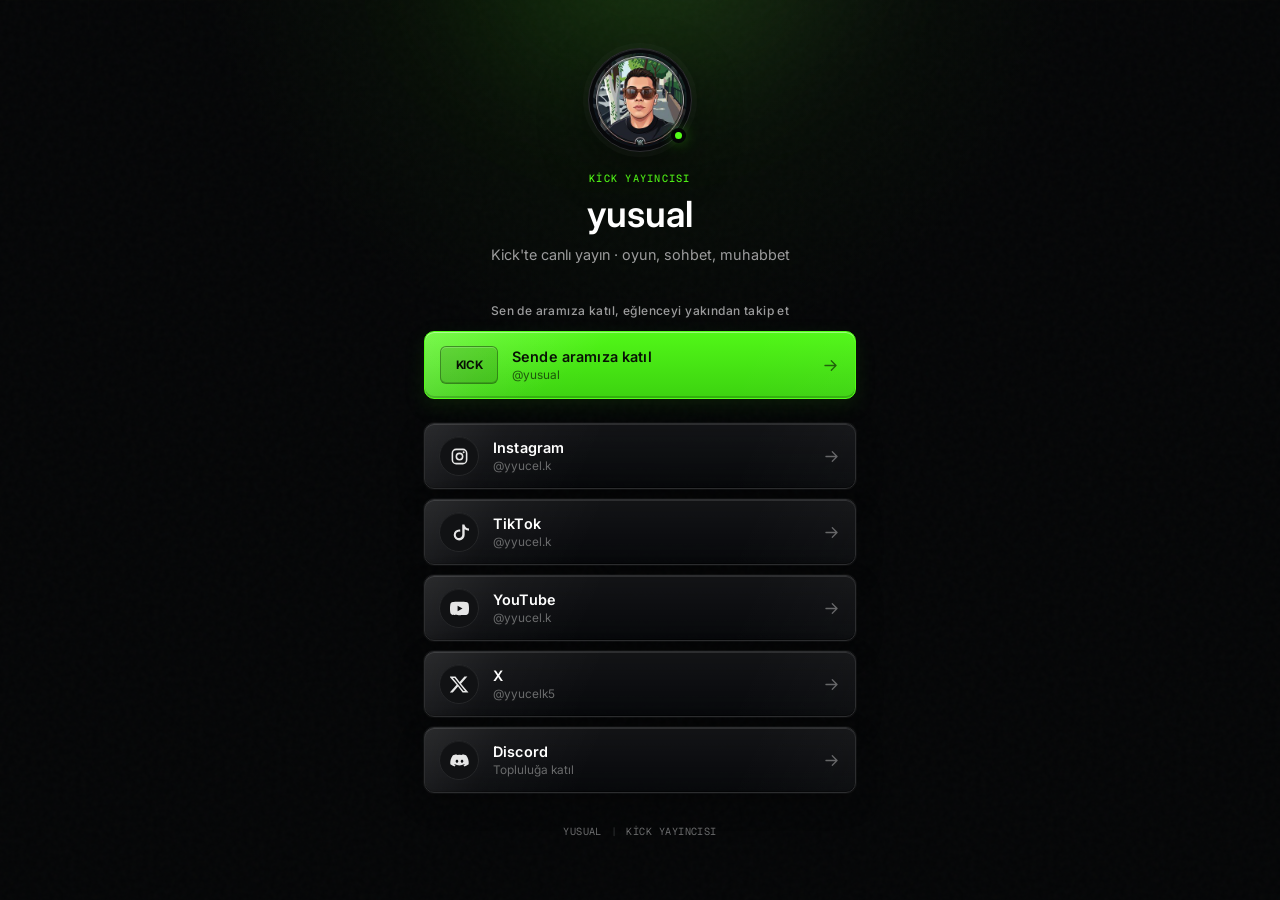
==== index.html @ d1f469cf "path fixed" ====
<!doctype html>
<html lang="tr">
  <head>
    <meta charset="UTF-8">
    <meta name="viewport" content="width=device-width, initial-scale=1">
    <meta
      name="description"
      content="Yusual'ın Kick kanalı ve sosyal medya hesapları."
    >
    <meta name="theme-color" content="#040506">

    <title>Yusual | Kick ve Sosyal Medya</title>

    <link rel="preconnect" href="https://fonts.googleapis.com">
    <link rel="preconnect" href="https://fonts.gstatic.com" crossorigin>
    <link
      rel="stylesheet"
      href="https://fonts.googleapis.com/css2?family=Geist+Mono:wght@400;500&family=Inter:wght@400;500;600&display=swap"
    >
    <link rel="stylesheet" href="styles.css">
  </head>

  <body>
    <div class="background" aria-hidden="true">
      <span class="hero-light"></span>
      <span class="hero-grid"></span>
      <span class="grain"></span>
    </div>

    <main class="profile-card">
      <header class="profile-header">
        <div class="avatar-frame">
          <img
            class="avatar"
            src="assets/yusual-profile.jpg"
            alt="Yusual profil fotoğrafı"
            width="108"
            height="108"
          >
          <span class="status-dot" title="Kick" aria-hidden="true"></span>
        </div>

        <span class="eyebrow">Kick yayıncısı</span>
        <h1>yusual</h1>
        <p class="tagline">Kick'te canlı yayın · oyun, sohbet, muhabbet</p>
      </header>

      <section class="primary-action" aria-labelledby="kick-heading">
        <h2 id="kick-heading">Sen de aramıza katıl, eğlenceyi yakından takip et</h2>

        <a
          class="kick-button"
          href="kick-web.html"
          target="_blank"
          rel="noopener noreferrer"
          aria-label="Yusual Kick kanalını web tarayıcısında yeni sekmede aç"
        >
          <span class="kick-logo" aria-hidden="true">KICK</span>
          <span class="button-copy">
            <strong>Sende aramıza katıl</strong>
            <small>@yusual</small>
          </span>
          <svg class="arrow" viewBox="0 0 24 24" aria-hidden="true">
            <path d="M5 12h14M13 6l6 6-6 6"/>
          </svg>
        </a>
      </section>

      <nav class="social-links" aria-label="Sosyal medya bağlantıları">
        <a
          class="social-link social-link--instagram"
          href="https://www.instagram.com/yyucel.k"
          target="_blank"
          rel="noopener noreferrer"
          aria-label="Yusual Instagram profilini yeni sekmede aç"
        >
          <span class="social-icon" aria-hidden="true">
            <svg viewBox="0 0 24 24">
              <path d="M7.8 2h8.4A5.8 5.8 0 0 1 22 7.8v8.4a5.8 5.8 0 0 1-5.8 5.8H7.8A5.8 5.8 0 0 1 2 16.2V7.8A5.8 5.8 0 0 1 7.8 2Zm-.2 2A3.6 3.6 0 0 0 4 7.6v8.8A3.6 3.6 0 0 0 7.6 20h8.8a3.6 3.6 0 0 0 3.6-3.6V7.6A3.6 3.6 0 0 0 16.4 4H7.6Zm9.65 1.5a1.25 1.25 0 1 1 0 2.5 1.25 1.25 0 0 1 0-2.5ZM12 7a5 5 0 1 1 0 10 5 5 0 0 1 0-10Zm0 2a3 3 0 1 0 0 6 3 3 0 0 0 0-6Z"/>
            </svg>
          </span>
          <span class="button-copy">
            <strong>Instagram</strong>
            <small>@yyucel.k</small>
          </span>
          <svg class="arrow" viewBox="0 0 24 24" aria-hidden="true">
            <path d="M5 12h14M13 6l6 6-6 6"/>
          </svg>
        </a>

        <a
          class="social-link social-link--tiktok"
          href="https://www.tiktok.com/@yyucel.k"
          target="_blank"
          rel="noopener noreferrer"
          aria-label="Yusual TikTok profilini yeni sekmede aç"
        >
          <span class="social-icon" aria-hidden="true">
            <svg viewBox="0 0 24 24">
              <path d="M15.5 2h2.7c.25 1.45.95 2.65 2 3.55A6.8 6.8 0 0 0 24 6.95v2.8a9.5 9.5 0 0 1-5.5-1.8v7.15A6.9 6.9 0 1 1 11.6 8.2c.45 0 .9.05 1.3.12v2.85a4.1 4.1 0 1 0 2.6 3.82V2Z"/>
            </svg>
          </span>
          <span class="button-copy">
            <strong>TikTok</strong>
            <small>@yyucel.k</small>
          </span>
          <svg class="arrow" viewBox="0 0 24 24" aria-hidden="true">
            <path d="M5 12h14M13 6l6 6-6 6"/>
          </svg>
        </a>

        <a
          class="social-link social-link--youtube"
          href="https://youtube.com/@yyucel.k"
          target="_blank"
          rel="noopener noreferrer"
          aria-label="Yusual YouTube kanalını yeni sekmede aç"
        >
          <span class="social-icon" aria-hidden="true">
            <svg viewBox="0 0 24 24">
              <path d="M23.5 6.2a3 3 0 0 0-2.1-2.1C19.55 3.6 12 3.6 12 3.6s-7.55 0-9.4.5A3 3 0 0 0 .5 6.2 31 31 0 0 0 0 12a31 31 0 0 0 .5 5.8 3 3 0 0 0 2.1 2.1c1.85.5 9.4.5 9.4.5s7.55 0 9.4-.5a3 3 0 0 0 2.1-2.1A31 31 0 0 0 24 12a31 31 0 0 0-.5-5.8ZM9.6 15.6V8.4l6.25 3.6-6.25 3.6Z"/>
            </svg>
          </span>
          <span class="button-copy">
            <strong>YouTube</strong>
            <small>@yyucel.k</small>
          </span>
          <svg class="arrow" viewBox="0 0 24 24" aria-hidden="true">
            <path d="M5 12h14M13 6l6 6-6 6"/>
          </svg>
        </a>

        <a
          class="social-link social-link--x"
          href="https://x.com/yyucelk5"
          target="_blank"
          rel="noopener noreferrer"
          aria-label="Yusual X profilini yeni sekmede aç"
        >
          <span class="social-icon" aria-hidden="true">
            <svg viewBox="0 0 24 24">
              <path d="M18.25 2h3.68l-8.05 9.2L23.35 22h-7.42l-5.8-7.6L3.48 22H-.2l8.58-9.8L-.7 2h7.6l5.25 6.95L18.25 2Zm-1.3 18.1h2.04L5.8 3.8H3.6l13.35 16.3Z"/>
            </svg>
          </span>
          <span class="button-copy">
            <strong>X</strong>
            <small>@yyucelk5</small>
          </span>
          <svg class="arrow" viewBox="0 0 24 24" aria-hidden="true">
            <path d="M5 12h14M13 6l6 6-6 6"/>
          </svg>
        </a>

        <a
          class="social-link social-link--discord"
          href="https://discord.gg/n3SXTzCv5"
          target="_blank"
          rel="noopener noreferrer"
          aria-label="Yusual Discord topluluğunu yeni sekmede aç"
        >
          <span class="social-icon" aria-hidden="true">
            <svg viewBox="0 0 24 24">
              <path d="M20.3 5.4A17.7 17.7 0 0 0 15.9 4l-.55 1.1a16.1 16.1 0 0 0-6.7 0L8.1 4a17.7 17.7 0 0 0-4.4 1.4C.9 9.3.1 13.1.4 16.8a17.8 17.8 0 0 0 5.4 2.7l1.3-1.75a11.6 11.6 0 0 1-1.9-.9l.5-.4a12.6 12.6 0 0 0 12.6 0l.5.4c-.6.35-1.2.65-1.9.9l1.3 1.75a17.8 17.8 0 0 0 5.4-2.7c.4-4.3-.7-8-3.3-11.4ZM8.8 14.8c-.95 0-1.7-.85-1.7-1.9S7.85 11 8.8 11s1.7.85 1.7 1.9-.75 1.9-1.7 1.9Zm6.4 0c-.95 0-1.7-.85-1.7-1.9s.75-1.9 1.7-1.9 1.7.85 1.7 1.9-.75 1.9-1.7 1.9Z"/>
            </svg>
          </span>
          <span class="button-copy">
            <strong>Discord</strong>
            <small>Topluluğa katıl</small>
          </span>
          <svg class="arrow" viewBox="0 0 24 24" aria-hidden="true">
            <path d="M5 12h14M13 6l6 6-6 6"/>
          </svg>
        </a>
      </nav>

      <footer>
        <p><span>Yusual</span><i aria-hidden="true">|</i><span>Kick yayıncısı</span></p>
      </footer>
    </main>

    <script src="script.js"></script>
  </body>
</html>
---- styles.css ----
:root {
  --canvas: #040506;
  --card: #07080a;
  --recessed: #111214;
  --graphite: #1b1c1e;
  --border: #2c2d2f;
  --border-hover: #48494b;
  --text: #ffffff;
  --text-secondary: #9c9c9d;
  --text-muted: #6a6b6c;
  --mist: #e6e6e6;
  --iron: #454647;
  --kick: #53fc18;
  --font-interface: "Inter", system-ui, -apple-system, BlinkMacSystemFont, "Segoe UI", sans-serif;
  --font-mono: "Geist Mono", "JetBrains Mono", Consolas, monospace;
  --radius-card: 16px;
  --radius-control: 10px;
  --key-shadow:
    inset 0 1px 0 rgba(255, 255, 255, 0.07),
    0 0 0 1px rgba(255, 255, 255, 0.13),
    inset 0 -1px 0 rgba(0, 0, 0, 0.45),
    0 8px 24px rgba(0, 0, 0, 0.22);
  color-scheme: dark;
  font-family: var(--font-interface);
  font-synthesis: none;
  text-rendering: optimizeLegibility;
}

*,
*::before,
*::after {
  box-sizing: border-box;
}

html {
  min-width: 320px;
  background: var(--canvas);
}

body {
  min-height: 100vh;
  min-height: 100svh;
  margin: 0;
  padding: max(48px, env(safe-area-inset-top)) 20px max(32px, env(safe-area-inset-bottom));
  overflow-x: hidden;
  background: var(--canvas);
  color: var(--text);
}

a {
  color: inherit;
}

button,
a {
  -webkit-tap-highlight-color: transparent;
}

.background,
.hero-light,
.hero-grid,
.grain {
  position: fixed;
  pointer-events: none;
}

.background,
.hero-grid,
.grain {
  inset: 0;
}

.background {
  z-index: 0;
  overflow: hidden;
  background:
    radial-gradient(circle at 50% -10%, rgba(83, 252, 24, 0.075), transparent 38%),
    var(--canvas);
}

.hero-light {
  top: -310px;
  left: 50%;
  width: 620px;
  height: 520px;
  transform: translateX(-50%) rotate(-10deg);
  border-radius: 42%;
  opacity: 0.58;
  background:
    radial-gradient(ellipse at center, rgba(83, 252, 24, 0.2), transparent 60%),
    radial-gradient(ellipse at 62% 54%, rgba(255, 255, 255, 0.06), transparent 45%);
  filter: blur(42px);
}

.hero-grid {
  opacity: 0.11;
  background-image:
    linear-gradient(rgba(255, 255, 255, 0.035) 1px, transparent 1px),
    linear-gradient(90deg, rgba(255, 255, 255, 0.035) 1px, transparent 1px);
  background-position: center top;
  background-size: 48px 48px;
  -webkit-mask-image: linear-gradient(to bottom, black, transparent 58%);
  mask-image: linear-gradient(to bottom, black, transparent 58%);
}

.grain {
  opacity: 0.025;
  background-image: url("data:image/svg+xml,%3Csvg viewBox='0 0 180 180' xmlns='http://www.w3.org/2000/svg'%3E%3Cfilter id='n'%3E%3CfeTurbulence type='fractalNoise' baseFrequency='.9' numOctaves='3' stitchTiles='stitch'/%3E%3C/filter%3E%3Crect width='100%25' height='100%25' filter='url(%23n)'/%3E%3C/svg%3E");
}

.profile-card {
  position: relative;
  z-index: 1;
  width: 100%;
  max-width: 432px;
  margin-inline: auto;
}

.profile-header {
  display: flex;
  flex-direction: column;
  align-items: center;
  text-align: center;
}

.avatar-frame {
  position: relative;
  width: 104px;
  height: 104px;
  margin-bottom: 20px;
  padding: 4px;
  border: 1px solid var(--border);
  border-radius: 50%;
  background: var(--card);
  box-shadow:
    inset 0 1px 0 rgba(255, 255, 255, 0.1),
    0 0 0 5px rgba(255, 255, 255, 0.025),
    0 18px 50px rgba(0, 0, 0, 0.42);
}

.avatar {
  display: block;
  width: 100%;
  height: 100%;
  border-radius: 50%;
  object-fit: cover;
}

.status-dot {
  position: absolute;
  right: 5px;
  bottom: 8px;
  width: 15px;
  height: 15px;
  border: 4px solid var(--canvas);
  border-radius: 50%;
  background: var(--kick);
  box-shadow: 0 0 14px rgba(83, 252, 24, 0.34);
}

h1,
h2,
p {
  margin-top: 0;
}

.eyebrow {
  margin-bottom: 10px;
  color: var(--kick);
  font-family: var(--font-mono);
  font-size: 0.65rem;
  font-weight: 500;
  letter-spacing: 0.12em;
  text-transform: uppercase;
}

h1 {
  margin-bottom: 9px;
  font-size: clamp(1.9rem, 8vw, 2.25rem);
  font-weight: 600;
  line-height: 1.1;
  letter-spacing: 0.004em;
}

.tagline {
  max-width: 320px;
  margin-bottom: 36px;
  color: var(--text-secondary);
  font-size: 0.9rem;
  line-height: 1.55;
}

.primary-action h2 {
  margin-bottom: 12px;
  color: var(--text-secondary);
  font-size: 0.75rem;
  font-weight: 500;
  line-height: 1.45;
  letter-spacing: 0.035em;
  text-align: center;
}

.kick-button,
.social-link {
  position: relative;
  display: flex;
  width: 100%;
  max-width: 100%;
  align-items: center;
  gap: 14px;
  overflow: hidden;
  isolation: isolate;
  text-decoration: none;
  -webkit-backdrop-filter: blur(18px) saturate(145%);
  backdrop-filter: blur(18px) saturate(145%);
  transition:
    transform 160ms ease,
    border-color 160ms ease,
    background-color 160ms ease,
    box-shadow 160ms ease;
}

.kick-button::before,
.social-link::before {
  position: absolute;
  inset: -1px;
  z-index: 0;
  border-radius: inherit;
  background:
    linear-gradient(
      115deg,
      rgba(255, 255, 255, 0.22) 0%,
      rgba(255, 255, 255, 0.07) 18%,
      transparent 40%,
      transparent 72%,
      rgba(255, 255, 255, 0.06) 100%
    );
  content: "";
  opacity: 0.46;
  pointer-events: none;
  transition: opacity 220ms ease;
}

.kick-button::after,
.social-link::after {
  position: absolute;
  inset: -1px;
  z-index: 0;
  border-radius: inherit;
  background:
    linear-gradient(
      110deg,
      transparent 16%,
      rgba(255, 255, 255, 0.2) 42%,
      rgba(255, 255, 255, 0.08) 50%,
      transparent 72%
    );
  background-position: 110% 0;
  background-size: 240% 100%;
  content: "";
  opacity: 0.12;
  pointer-events: none;
  transition: background-position 500ms ease, opacity 220ms ease;
}

.kick-button > *,
.social-link > * {
  position: relative;
  z-index: 1;
}

.kick-button {
  --accent: var(--kick);
  --accent-soft: rgba(83, 252, 24, 0.24);
  min-height: 68px;
  margin-bottom: 24px;
  padding: 13px 15px;
  border: 1px solid var(--kick);
  border-radius: var(--radius-control);
  background:
    linear-gradient(145deg, rgba(255, 255, 255, 0.15), transparent 38%),
    linear-gradient(180deg, rgba(83, 252, 24, 0.98), rgba(64, 224, 17, 0.94));
  color: #081105;
  box-shadow:
    inset 0 1px 0 rgba(255, 255, 255, 0.42),
    inset 0 -2px 0 rgba(0, 0, 0, 0.18),
    0 7px 20px rgba(23, 103, 0, 0.2);
}

.kick-logo {
  display: grid;
  min-width: 58px;
  height: 38px;
  padding-inline: 7px;
  place-items: center;
  border: 1px solid rgba(0, 0, 0, 0.32);
  border-radius: 6px;
  background: rgba(0, 0, 0, 0.12);
  color: #081105;
  font-size: 0.73rem;
  font-weight: 700;
  letter-spacing: -0.025em;
  box-shadow:
    inset 0 1px 0 rgba(255, 255, 255, 0.2),
    inset 0 -1px 0 rgba(0, 0, 0, 0.18);
  transition:
    border-color 160ms ease,
    background-color 160ms ease,
    color 160ms ease,
    box-shadow 160ms ease;
}

.button-copy {
  display: flex;
  min-width: 0;
  flex: 1;
  flex-direction: column;
  gap: 3px;
}

.button-copy strong,
.button-copy small {
  overflow: hidden;
  text-overflow: ellipsis;
  white-space: nowrap;
}

.button-copy strong {
  font-size: 0.9rem;
  font-weight: 600;
  letter-spacing: 0.01em;
}

.button-copy small {
  color: var(--text-muted);
  font-size: 0.74rem;
}

.kick-button .button-copy small {
  color: rgba(8, 17, 5, 0.66);
}

.arrow {
  width: 19px;
  height: 19px;
  flex: none;
  fill: none;
  stroke: currentColor;
  stroke-linecap: round;
  stroke-linejoin: round;
  stroke-width: 1.6;
  opacity: 0.62;
  transition: transform 160ms ease, opacity 160ms ease;
}

.social-links {
  display: grid;
  gap: 10px;
}

.social-link {
  --accent: var(--mist);
  --accent-soft: rgba(255, 255, 255, 0.055);
  min-height: 66px;
  padding: 12px 14px;
  border: 1px solid var(--border);
  border-radius: var(--radius-control);
  background:
    linear-gradient(180deg, rgba(255, 255, 255, 0.055), rgba(255, 255, 255, 0.008)),
    rgba(7, 8, 10, 0.7);
  box-shadow:
    inset 0 1px 0 rgba(255, 255, 255, 0.11),
    inset 0 -1px 0 rgba(0, 0, 0, 0.5),
    0 0 0 1px rgba(255, 255, 255, 0.035),
    0 10px 28px rgba(0, 0, 0, 0.24);
}

.social-link--instagram {
  --accent: #ff4f8b;
  --accent-soft: rgba(255, 79, 139, 0.18);
}

.social-link--tiktok {
  --accent: #25f4ee;
  --accent-soft: rgba(37, 244, 238, 0.16);
}

.social-link--youtube {
  --accent: #ff3040;
  --accent-soft: rgba(255, 48, 64, 0.17);
}

.social-link--x {
  --accent: #ffffff;
  --accent-soft: rgba(255, 255, 255, 0.11);
}

.social-link--discord {
  --accent: #7c87ff;
  --accent-soft: rgba(88, 101, 242, 0.2);
}

.social-icon {
  display: grid;
  width: 40px;
  height: 40px;
  flex: none;
  place-items: center;
  border: 1px solid #252628;
  border-radius: 50%;
  background: var(--recessed);
  color: var(--mist);
  box-shadow: inset 0 1px 0 rgba(255, 255, 255, 0.055);
  transition:
    border-color 160ms ease,
    background-color 160ms ease,
    color 160ms ease,
    box-shadow 160ms ease;
}

.social-icon svg {
  width: 19px;
  height: 19px;
  fill: currentColor;
}

.social-link .arrow {
  color: var(--text-secondary);
}

.kick-button:hover,
.social-link:hover {
  transform: translateY(-1px);
}

.kick-button:hover::before,
.social-link:hover::before {
  opacity: 0.68;
}

.kick-button:hover::after,
.social-link:hover::after {
  background-position: -35% 0;
  opacity: 0.34;
}

.kick-button:hover {
  border-color: var(--accent);
  background:
    radial-gradient(circle at 18% 50%, rgba(255, 255, 255, 0.38), transparent 45%),
    linear-gradient(180deg, rgba(83, 252, 24, 0.98), rgba(64, 224, 17, 0.94));
  box-shadow:
    inset 0 1px 0 rgba(255, 255, 255, 0.5),
    inset 0 -2px 0 rgba(0, 0, 0, 0.16),
    0 0 34px var(--accent-soft),
    0 10px 24px rgba(23, 103, 0, 0.24);
}

.kick-button:hover .kick-logo {
  border-color: rgba(0, 0, 0, 0.42);
  background: rgba(0, 0, 0, 0.17);
  color: #081105;
  box-shadow:
    inset 0 1px 0 rgba(255, 255, 255, 0.22),
    0 4px 12px rgba(0, 0, 0, 0.1);
}

.social-link:hover {
  border-color: var(--accent);
  background:
    radial-gradient(circle at 12% 50%, var(--accent-soft), transparent 58%),
    linear-gradient(180deg, rgba(255, 255, 255, 0.045), transparent),
    rgba(7, 8, 10, 0.68);
  box-shadow: var(--key-shadow), 0 0 30px var(--accent-soft);
}

.social-link:hover .social-icon {
  border-color: var(--accent);
  background: var(--accent-soft);
  color: var(--accent);
}

.kick-button:hover .arrow,
.social-link:hover .arrow {
  transform: translateX(3px);
  color: var(--accent);
  opacity: 1;
}

.kick-button:active,
.social-link:active {
  transform: translateY(2px);
}

.kick-button:active {
  background: #49e515;
  box-shadow:
    inset 0 3px 6px rgba(0, 0, 0, 0.25),
    0 1px 2px rgba(0, 0, 0, 0.2);
}

.social-link:active {
  background: var(--recessed);
  box-shadow:
    inset 0 2px 5px rgba(0, 0, 0, 0.62),
    inset 0 1px 0 rgba(255, 255, 255, 0.025);
}

.kick-button:focus-visible,
.social-link:focus-visible {
  outline: 2px solid var(--accent);
  outline-offset: 4px;
}

footer {
  padding-top: 32px;
  color: var(--text-muted);
  text-align: center;
}

footer p {
  display: flex;
  margin-bottom: 0;
  align-items: center;
  justify-content: center;
  gap: 9px;
  font-family: var(--font-mono);
  font-size: 0.64rem;
  letter-spacing: 0.045em;
  text-transform: uppercase;
}

footer i {
  color: #333436;
  font-style: normal;
}

.redirect-page {
  display: grid;
  place-items: center;
}

.redirect-card {
  position: relative;
  z-index: 1;
  width: min(100%, 432px);
  padding: 32px;
  border: 1px solid var(--border);
  border-radius: var(--radius-card);
  background: var(--card);
  box-shadow: var(--key-shadow);
  text-align: center;
}

.redirect-card::before {
  display: block;
  width: 8px;
  height: 8px;
  margin: 0 auto 20px;
  border-radius: 50%;
  background: var(--kick);
  box-shadow: 0 0 16px rgba(83, 252, 24, 0.42);
  content: "";
}

.redirect-card h1 {
  margin-bottom: 12px;
  font-size: 1.3rem;
  font-weight: 500;
  letter-spacing: 0.01em;
}

.redirect-card p {
  margin-bottom: 24px;
  color: var(--text-secondary);
  font-size: 0.88rem;
  line-height: 1.65;
}

.redirect-card .kick-button {
  justify-content: center;
  margin-bottom: 0;
  text-align: left;
}

@media (max-width: 480px) {
  body {
    padding: max(36px, env(safe-area-inset-top)) 16px max(28px, env(safe-area-inset-bottom));
  }

  .avatar-frame {
    width: 96px;
    height: 96px;
  }

  .tagline {
    margin-bottom: 32px;
  }

  .kick-button,
  .social-link {
    min-height: 64px;
  }

  .redirect-card {
    padding: 28px 20px;
  }
}

@media (prefers-reduced-motion: reduce) {
  *,
  *::before,
  *::after {
    scroll-behavior: auto !important;
    transition-duration: 0.01ms !important;
  }
}
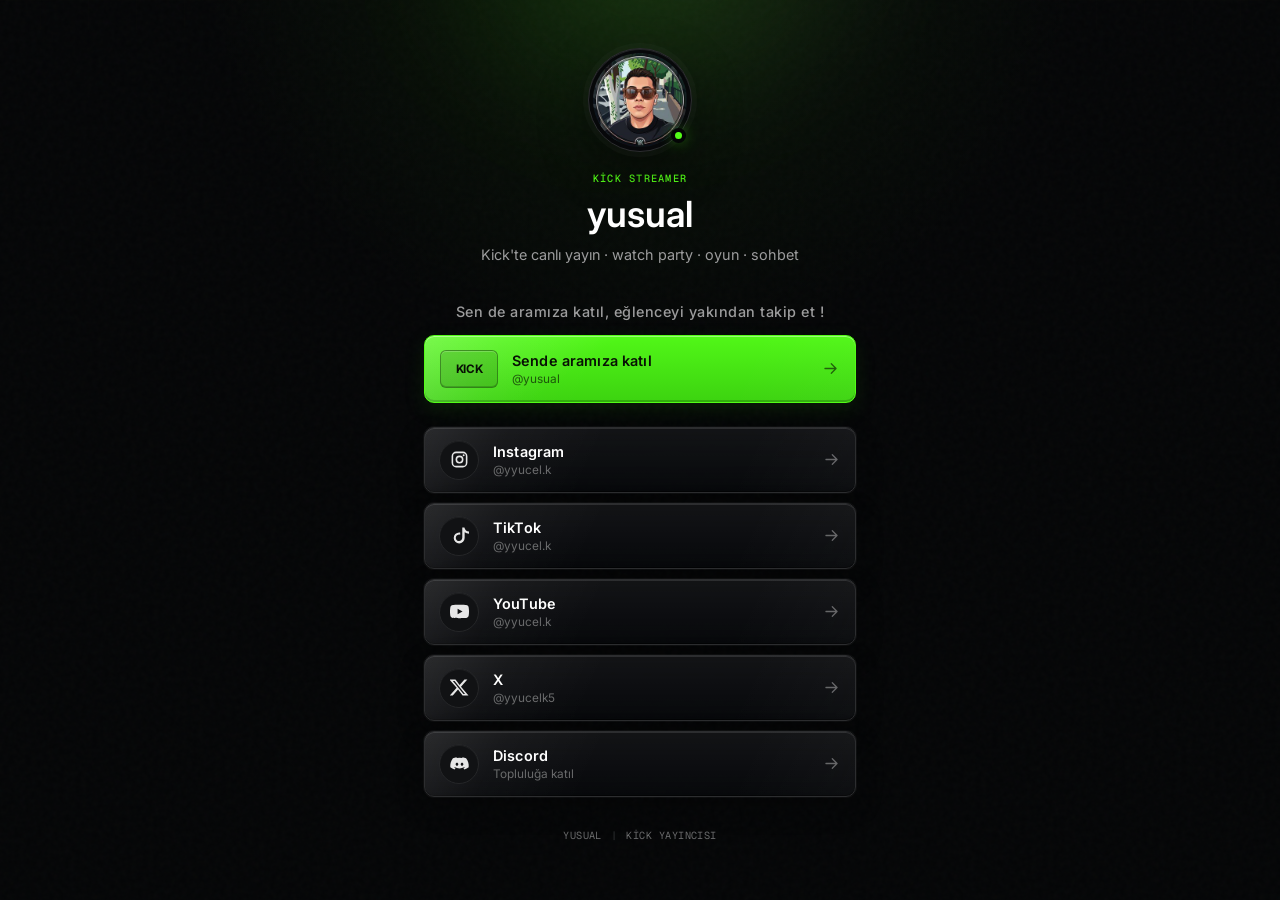
==== commit 06a06993: "fixes" ====
--- a/index.html
+++ b/index.html
@@ -40,13 +40,13 @@
           <span class="status-dot" title="Kick" aria-hidden="true"></span>
         </div>
 
-        <span class="eyebrow">Kick yayıncısı</span>
+        <span class="eyebrow">Kick Streamer</span>
         <h1>yusual</h1>
-        <p class="tagline">Kick'te canlı yayın · oyun, sohbet, muhabbet</p>
+        <p class="tagline">Kick'te canlı yayın · watch party · oyun · sohbet</p>
       </header>
 
       <section class="primary-action" aria-labelledby="kick-heading">
-        <h2 id="kick-heading">Sen de aramıza katıl, eğlenceyi yakından takip et</h2>
+        <h2 id="kick-heading">Sen de aramıza katıl, eğlenceyi yakından takip et !</h2>
 
         <a
           class="kick-button"
--- a/styles.css
+++ b/styles.css
@@ -1,3 +1,7 @@
+/* =========================================================
+   TEMA DEĞİŞKENLERİ
+   Sitede tekrar kullanılan renk, yazı tipi, köşe ve gölge değerleri.
+   ========================================================= */
 :root {
   --canvas: #040506;
   --card: #07080a;
@@ -26,6 +30,10 @@
   text-rendering: optimizeLegibility;
 }
 
+/* =========================================================
+   GENEL SIFIRLAMA VE SAYFA TEMELİ
+   Tüm elemanların kutu hesabı, sayfa zemini ve genel bağlantı davranışları.
+   ========================================================= */
 *,
 *::before,
 *::after {
@@ -56,6 +64,10 @@
   -webkit-tap-highlight-color: transparent;
 }
 
+/* =========================================================
+   SABİT ARKA PLAN EFEKTLERİ
+   Sayfanın arkasındaki yeşil ışık, ızgara ve gren dokusu.
+   ========================================================= */
 .background,
 .hero-light,
 .hero-grid,
@@ -108,6 +120,10 @@
   background-image: url("data:image/svg+xml,%3Csvg viewBox='0 0 180 180' xmlns='http://www.w3.org/2000/svg'%3E%3Cfilter id='n'%3E%3CfeTurbulence type='fractalNoise' baseFrequency='.9' numOctaves='3' stitchTiles='stitch'/%3E%3C/filter%3E%3Crect width='100%25' height='100%25' filter='url(%23n)'/%3E%3C/svg%3E");
 }
 
+/* =========================================================
+   ANA İÇERİK KAPSAYICISI
+   Profil bilgileri ve bağlantıların bulunduğu ortalanmış ana sütun.
+   ========================================================= */
 .profile-card {
   position: relative;
   z-index: 1;
@@ -116,6 +132,10 @@
   margin-inline: auto;
 }
 
+/* =========================================================
+   PROFİL BAŞLIĞI
+   Profil fotoğrafı, çevrimiçi noktası, unvan, kullanıcı adı ve açıklama.
+   ========================================================= */
 .profile-header {
   display: flex;
   flex-direction: column;
@@ -183,23 +203,31 @@
 }
 
 .tagline {
-  max-width: 320px;
+  max-width: 330px;
   margin-bottom: 36px;
   color: var(--text-secondary);
   font-size: 0.9rem;
   line-height: 1.55;
 }
 
+/* =========================================================
+   KICK BÖLÜM BAŞLIĞI
+   Yeşil Kick butonunun hemen üstündeki davet metni.
+   ========================================================= */
 .primary-action h2 {
   margin-bottom: 12px;
   color: var(--text-secondary);
-  font-size: 0.75rem;
+  font-size: 0.90rem;
   font-weight: 500;
   line-height: 1.45;
   letter-spacing: 0.035em;
   text-align: center;
 }
 
+/* =========================================================
+   ORTAK BAĞLANTI KARTI YAPISI
+   Kick butonu ile sosyal medya kartlarının ortak yerleşimi ve geçişleri.
+   ========================================================= */
 .kick-button,
 .social-link {
   position: relative;
@@ -263,12 +291,17 @@
   transition: background-position 500ms ease, opacity 220ms ease;
 }
 
+/* Kart içeriklerini parlama katmanlarının üzerinde tutar. */
 .kick-button > *,
 .social-link > * {
   position: relative;
   z-index: 1;
 }
 
+/* =========================================================
+   KICK ANA ÇAĞRI BUTONU
+   Yeşil kanal bağlantısı, KICK rozeti, yazıları ve sağ ok simgesi.
+   ========================================================= */
 .kick-button {
   --accent: var(--kick);
   --accent-soft: rgba(83, 252, 24, 0.24);
@@ -353,6 +386,10 @@
   transition: transform 160ms ease, opacity 160ms ease;
 }
 
+/* =========================================================
+   SOSYAL MEDYA BAĞLANTILARI
+   Instagram, TikTok, YouTube, X ve Discord kartlarının listesi.
+   ========================================================= */
 .social-links {
   display: grid;
   gap: 10px;
@@ -375,6 +412,7 @@
     0 10px 28px rgba(0, 0, 0, 0.24);
 }
 
+/* Her sosyal ağ için hover sırasında kullanılan vurgu renkleri. */
 .social-link--instagram {
   --accent: #ff4f8b;
   --accent-soft: rgba(255, 79, 139, 0.18);
@@ -428,6 +466,10 @@
   color: var(--text-secondary);
 }
 
+/* =========================================================
+   ETKİLEŞİM DURUMLARI
+   Kick ve sosyal bağlantıların hover, tıklama ve klavye odağı efektleri.
+   ========================================================= */
 .kick-button:hover,
 .social-link:hover {
   transform: translateY(-1px);
@@ -512,6 +554,10 @@
   outline-offset: 4px;
 }
 
+/* =========================================================
+   ALT BİLGİ
+   Sayfanın altındaki "Yusual | Kick yayıncısı" satırı.
+   ========================================================= */
 footer {
   padding-top: 32px;
   color: var(--text-muted);
@@ -535,6 +581,10 @@
   font-style: normal;
 }
 
+/* =========================================================
+   KICK YÖNLENDİRME SAYFASI
+   kick-web.html içindeki ortalanmış bilgilendirme kartı ve butonu.
+   ========================================================= */
 .redirect-page {
   display: grid;
   place-items: center;
@@ -583,6 +633,10 @@
   text-align: left;
 }
 
+/* =========================================================
+   MOBİL UYUMLULUK
+   480 px ve altındaki ekranlarda boşlukları ve eleman boyutlarını küçültür.
+   ========================================================= */
 @media (max-width: 480px) {
   body {
     padding: max(36px, env(safe-area-inset-top)) 16px max(28px, env(safe-area-inset-bottom));
@@ -607,6 +661,10 @@
   }
 }
 
+/* =========================================================
+   ERİŞİLEBİLİRLİK: AZALTILMIŞ HAREKET
+   Sisteminde hareket azaltma açık olan kullanıcılar için animasyonları kapatır.
+   ========================================================= */
 @media (prefers-reduced-motion: reduce) {
   *,
   *::before,
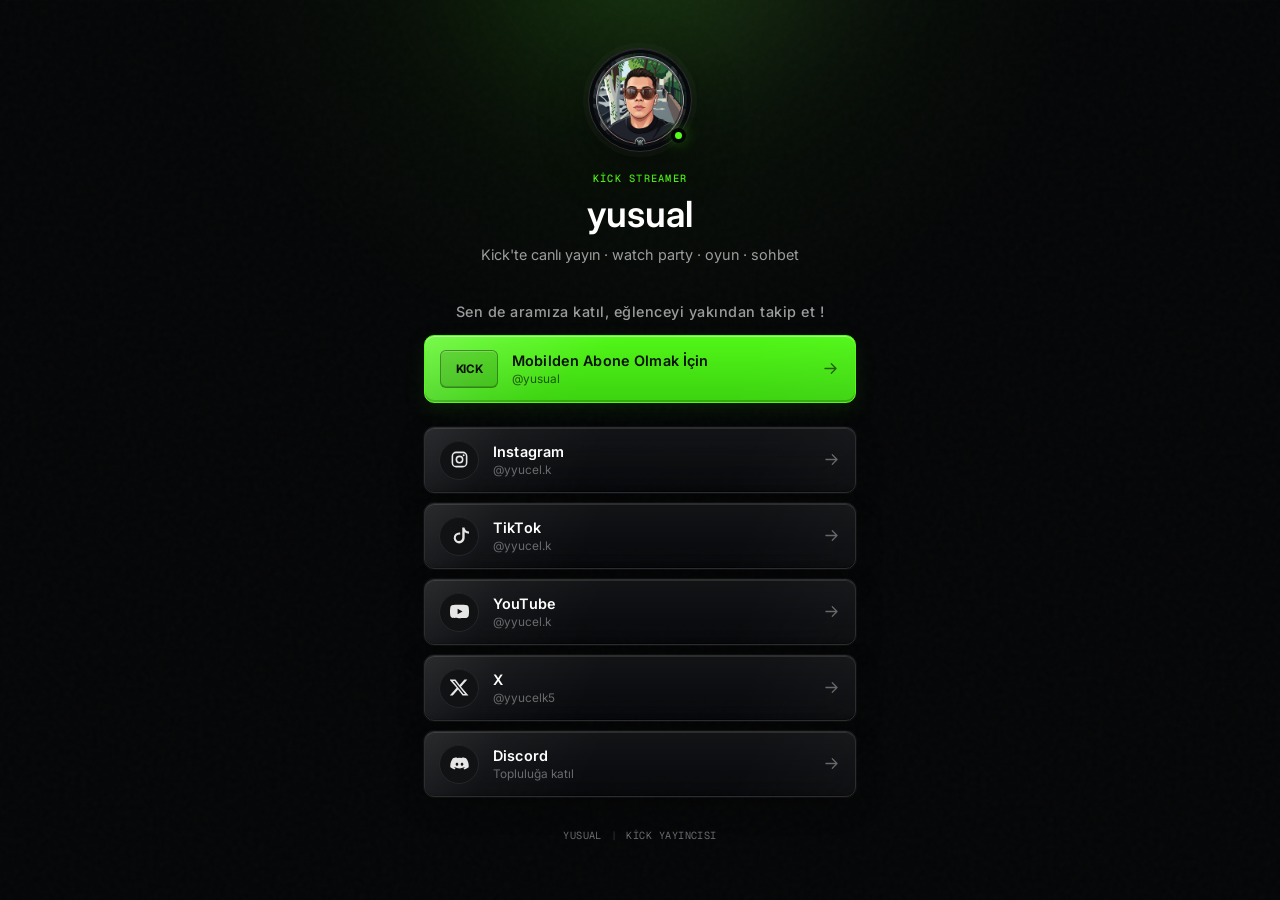
==== commit b6f8100f: "Update index.html" ====
--- a/index.html
+++ b/index.html
@@ -50,14 +50,14 @@
 
         <a
           class="kick-button"
-          href="kick-web.html"
+          href="https://kick.com/yusual/subscribe"
           target="_blank"
           rel="noopener noreferrer"
           aria-label="Yusual Kick kanalını web tarayıcısında yeni sekmede aç"
         >
           <span class="kick-logo" aria-hidden="true">KICK</span>
           <span class="button-copy">
-            <strong>Sende aramıza katıl</strong>
+            <strong>Mobilden Abone Olmak İçin</strong>
             <small>@yusual</small>
           </span>
           <svg class="arrow" viewBox="0 0 24 24" aria-hidden="true">
